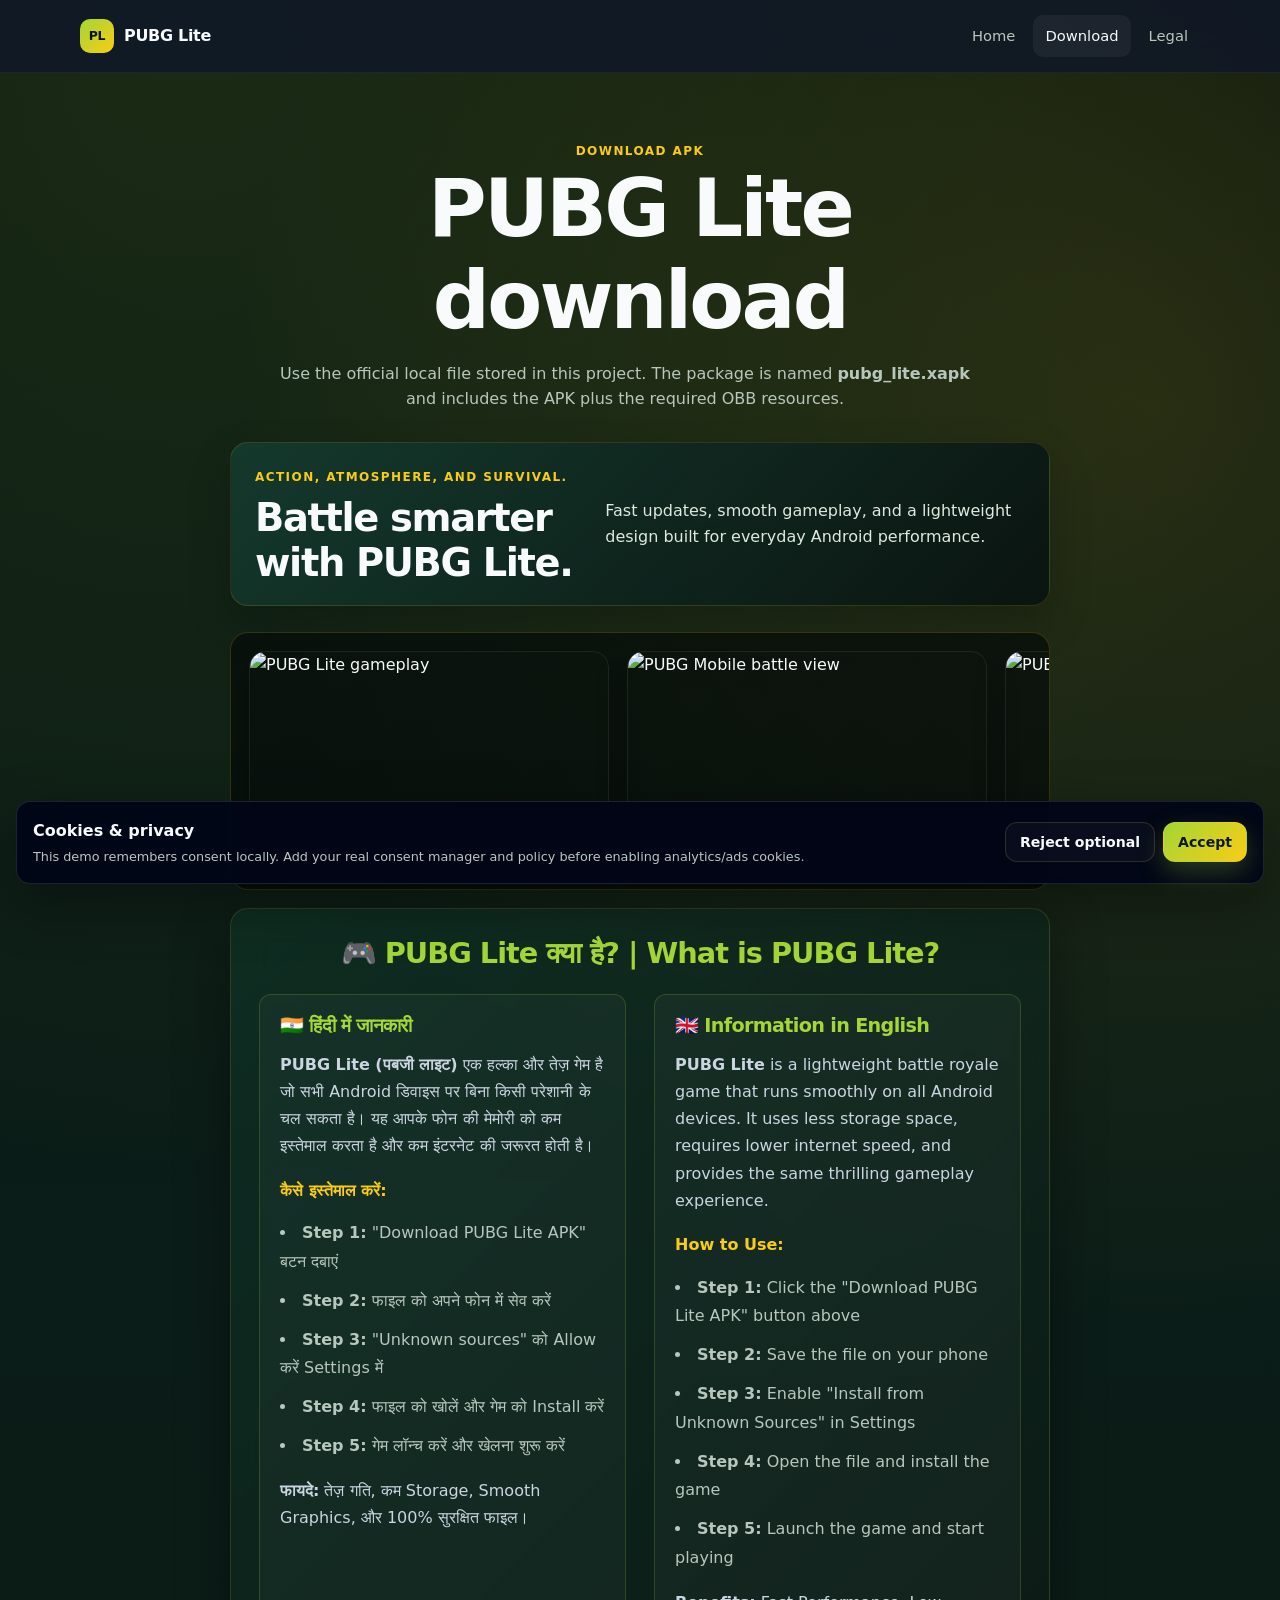
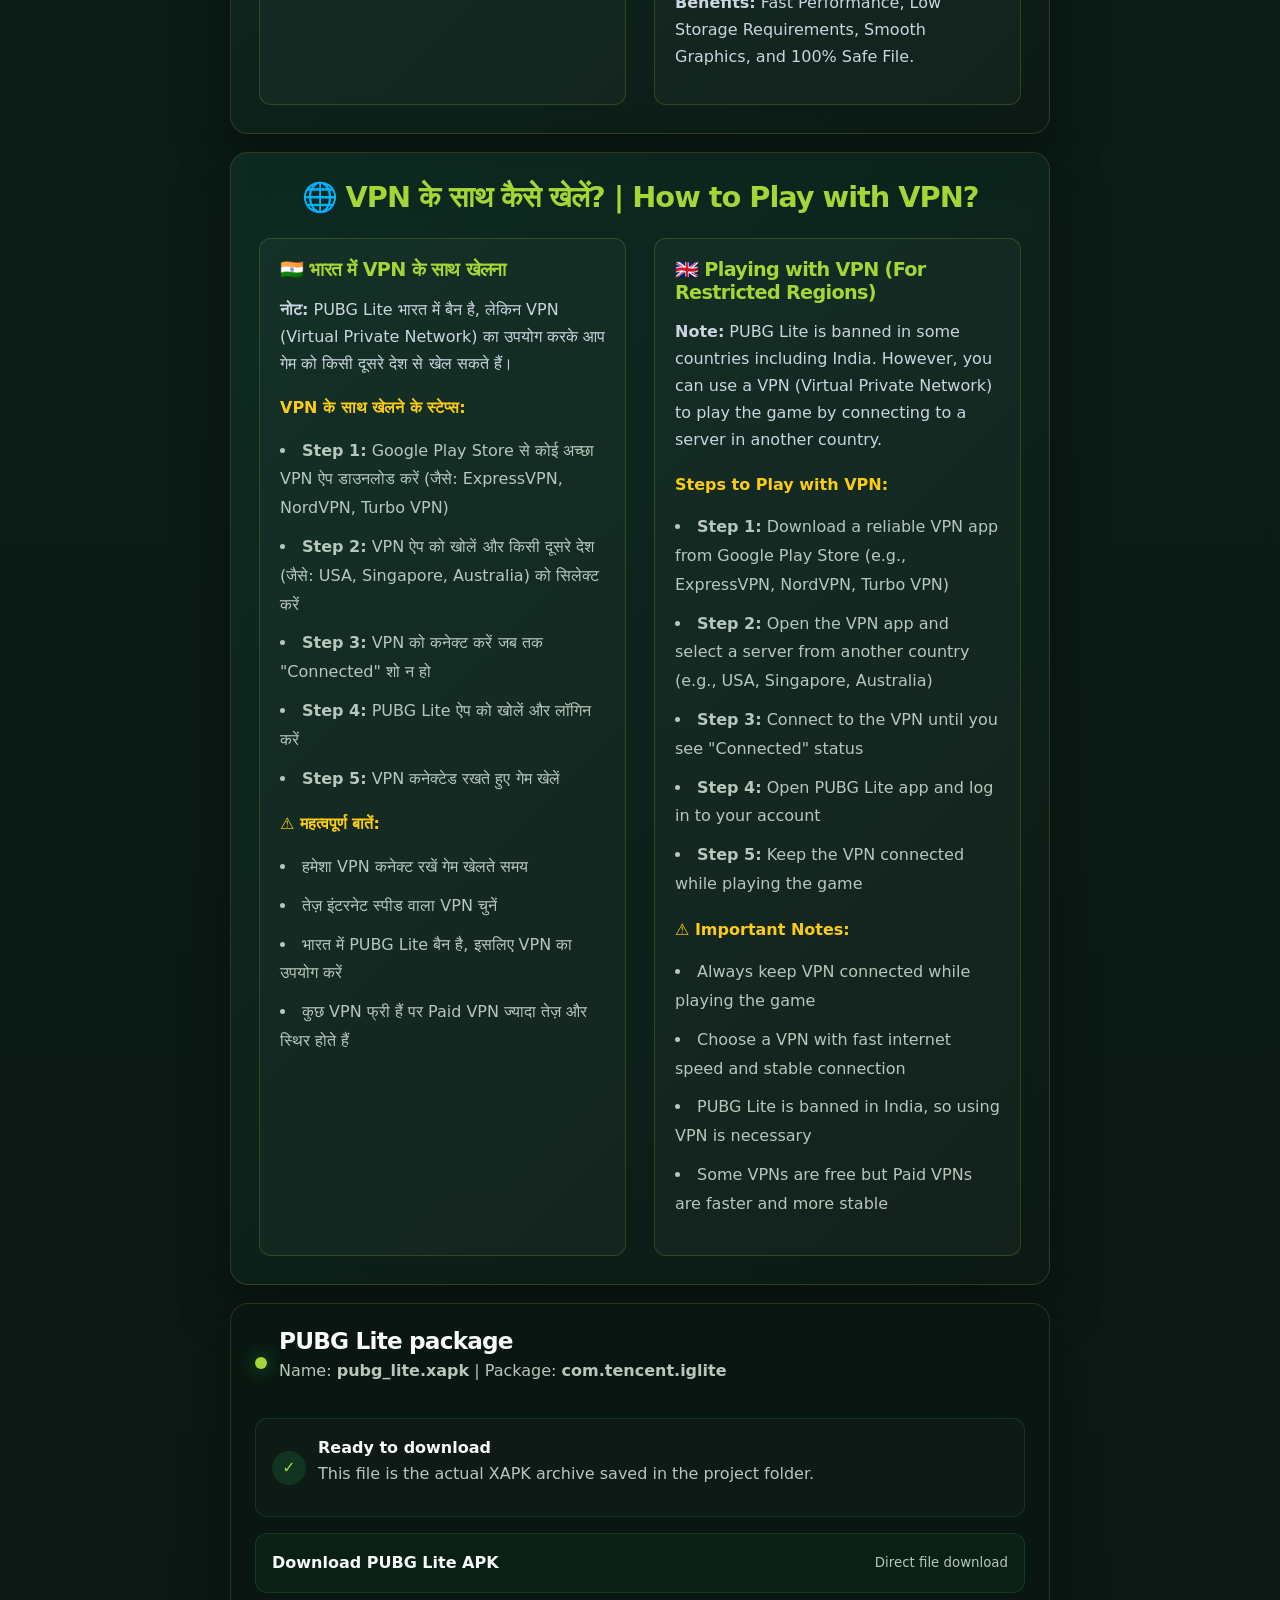
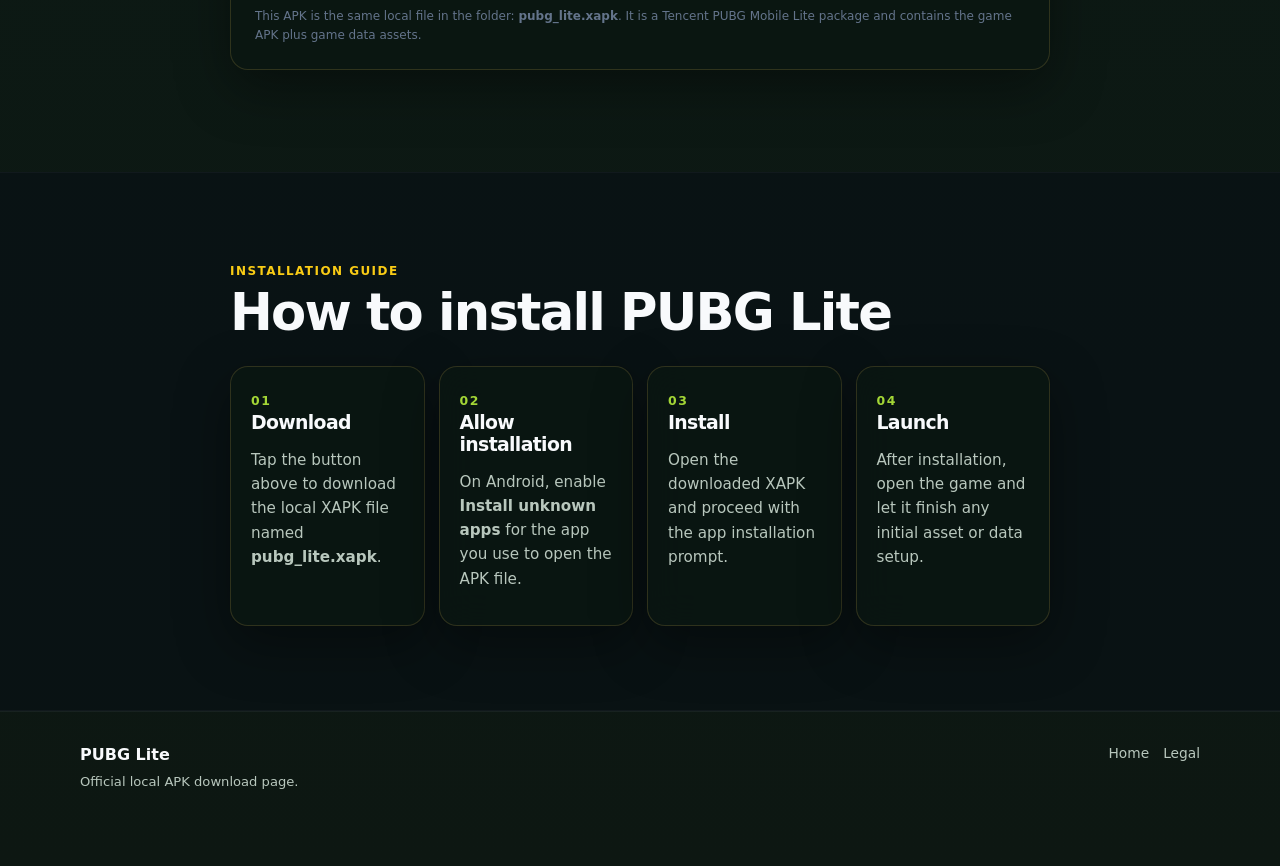
==== download.html @ 8227c560 "Add files via upload" ====
<!DOCTYPE html>
<html lang="en">
<head>
  <meta charset="UTF-8">
  <meta name="viewport" content="width=device-width, initial-scale=1.0">
  <title>Download PUBG Lite APK – Official Local File</title>
  <meta name="description" content="Download the local PUBG Lite APK package stored in this project.">
  <meta name="robots" content="index,follow">
  <meta name="theme-color" content="#0F172A">
  <link rel="canonical" href="https://example.com/download.html">
  <meta property="og:type" content="website">
  <meta property="og:title" content="Download PUBG Lite APK">
  <meta property="og:description" content="A clean, direct download page for the PUBG Lite XAPK package.">
  <meta property="og:url" content="https://example.com/download.html">
  <link rel="stylesheet" href="styles.css">
</head>
<body>
  <header class="site-header">
    <div class="container nav-wrap">
      <a class="brand" href="index.html"><span class="brand-mark">PL</span><span>PUBG Lite</span></a>
      <nav class="nav-links" aria-label="Primary navigation"><a href="index.html">Home</a><a class="active" href="download.html">Download</a><a href="legal.html">Legal</a></nav>
    </div>
  </header>

  <main>
    <section class="section download-hero">
      <div class="container narrow">
        <div class="section-heading center">
          <span class="eyebrow">DOWNLOAD APK</span>
          <h1>PUBG Lite download</h1>
          <p>Use the official local file stored in this project. The package is named <strong>pubg_lite.xapk</strong> and includes the APK plus the required OBB resources.</p>
        </div>

        <section class="gallery-cta panel">
          <div class="gallery-cta-inner">
            <div>
              <span class="eyebrow">Action, atmosphere, and survival.</span>
              <h2>Battle smarter with PUBG Lite.</h2>
            </div>
            <p>Fast updates, smooth gameplay, and a lightweight design built for everyday Android performance.</p>
          </div>
        </section>

        <section class="gallery-section">
          <div class="gallery-anim">
            <div class="gallery-track">
              <img src="https://imgk.timesnownews.com/story/1569209291-PUBG_Lite_IMP.jpg?tr=w-600,h-450,fo-auto" alt="PUBG Lite gameplay" />
              <img src="https://platform.theverge.com/wp-content/uploads/sites/2/chorus/uploads/chorus_asset/file/22410714/pubg_mobile.png?quality=90&strip=all&crop=5.7302231237323%2C0%2C88.539553752535%2C100&w=1080" alt="PUBG Mobile battle view" />
              <img src="https://resize.indiatvnews.com/en/resize/newbucket/1200_-/2019/07/pubg-lite-beta-for-pc-1561980878.jpg" alt="PUBG Lite battle scene" />
              <img src="https://www.thestatesman.com/wp-content/uploads/2019/12/pubg-mobile-lite_ED.jpg" alt="PUBG Lite environment" />
              <img src="https://imgk.timesnownews.com/story/1569209291-PUBG_Lite_IMP.jpg?tr=w-600,h-450,fo-auto" alt="PUBG Lite gameplay" />
              <img src="https://platform.theverge.com/wp-content/uploads/sites/2/chorus/uploads/chorus_asset/file/22410714/pubg_mobile.png?quality=90&strip=all&crop=5.7302231237323%2C0%2C88.539553752535%2C100&w=1080" alt="PUBG Mobile battle view" />
              <img src="https://resize.indiatvnews.com/en/resize/newbucket/1200_-/2019/07/pubg-lite-beta-for-pc-1561980878.jpg" alt="PUBG Lite battle scene" />
              <img src="https://www.thestatesman.com/wp-content/uploads/2019/12/pubg-mobile-lite_ED.jpg" alt="PUBG Lite environment" />
            </div>
          </div>
        </section>

        <section class="info-section panel">
          <div class="info-content">
            <h2>🎮 PUBG Lite क्या है? | What is PUBG Lite?</h2>
            
            <div class="bilingual-info">
              <div class="hindi-section">
                <h3>🇮🇳 हिंदी में जानकारी</h3>
                <p><strong>PUBG Lite (पबजी लाइट)</strong> एक हल्का और तेज़ गेम है जो सभी Android डिवाइस पर बिना किसी परेशानी के चल सकता है। यह आपके फोन की मेमोरी को कम इस्तेमाल करता है और कम इंटरनेट की जरूरत होती है।</p>
                
                <h4>कैसे इस्तेमाल करें:</h4>
                <ul>
                  <li><strong>Step 1:</strong> "Download PUBG Lite APK" बटन दबाएं</li>
                  <li><strong>Step 2:</strong> फाइल को अपने फोन में सेव करें</li>
                  <li><strong>Step 3:</strong> "Unknown sources" को Allow करें Settings में</li>
                  <li><strong>Step 4:</strong> फाइल को खोलें और गेम को Install करें</li>
                  <li><strong>Step 5:</strong> गेम लॉन्च करें और खेलना शुरू करें</li>
                </ul>
                
                <p><strong>फायदे:</strong> तेज़ गति, कम Storage, Smooth Graphics, और 100% सुरक्षित फाइल।</p>
              </div>

              <div class="english-section">
                <h3>🇬🇧 Information in English</h3>
                <p><strong>PUBG Lite</strong> is a lightweight battle royale game that runs smoothly on all Android devices. It uses less storage space, requires lower internet speed, and provides the same thrilling gameplay experience.</p>
                
                <h4>How to Use:</h4>
                <ul>
                  <li><strong>Step 1:</strong> Click the "Download PUBG Lite APK" button above</li>
                  <li><strong>Step 2:</strong> Save the file on your phone</li>
                  <li><strong>Step 3:</strong> Enable "Install from Unknown Sources" in Settings</li>
                  <li><strong>Step 4:</strong> Open the file and install the game</li>
                  <li><strong>Step 5:</strong> Launch the game and start playing</li>
                </ul>
                
                <p><strong>Benefits:</strong> Fast Performance, Low Storage Requirements, Smooth Graphics, and 100% Safe File.</p>
              </div>
            </div>
          </div>
        </section>

        <section class="info-section panel">
          <div class="info-content">
            <h2>🌐 VPN के साथ कैसे खेलें? | How to Play with VPN?</h2>
            
            <div class="bilingual-info">
              <div class="hindi-section">
                <h3>🇮🇳 भारत में VPN के साथ खेलना</h3>
                <p><strong>नोट:</strong> PUBG Lite भारत में बैन है, लेकिन VPN (Virtual Private Network) का उपयोग करके आप गेम को किसी दूसरे देश से खेल सकते हैं।</p>
                
                <h4>VPN के साथ खेलने के स्टेप्स:</h4>
                <ul>
                  <li><strong>Step 1:</strong> Google Play Store से कोई अच्छा VPN ऐप डाउनलोड करें (जैसे: ExpressVPN, NordVPN, Turbo VPN)</li>
                  <li><strong>Step 2:</strong> VPN ऐप को खोलें और किसी दूसरे देश (जैसे: USA, Singapore, Australia) को सिलेक्ट करें</li>
                  <li><strong>Step 3:</strong> VPN को कनेक्ट करें जब तक "Connected" शो न हो</li>
                  <li><strong>Step 4:</strong> PUBG Lite ऐप को खोलें और लॉगिन करें</li>
                  <li><strong>Step 5:</strong> VPN कनेक्टेड रखते हुए गेम खेलें</li>
                </ul>
                
                <h4>⚠️ महत्वपूर्ण बातें:</h4>
                <ul>
                  <li>हमेशा VPN कनेक्ट रखें गेम खेलते समय</li>
                  <li>तेज़ इंटरनेट स्पीड वाला VPN चुनें</li>
                  <li>भारत में PUBG Lite बैन है, इसलिए VPN का उपयोग करें</li>
                  <li>कुछ VPN फ्री हैं पर Paid VPN ज्यादा तेज़ और स्थिर होते हैं</li>
                </ul>
              </div>

              <div class="english-section">
                <h3>🇬🇧 Playing with VPN (For Restricted Regions)</h3>
                <p><strong>Note:</strong> PUBG Lite is banned in some countries including India. However, you can use a VPN (Virtual Private Network) to play the game by connecting to a server in another country.</p>
                
                <h4>Steps to Play with VPN:</h4>
                <ul>
                  <li><strong>Step 1:</strong> Download a reliable VPN app from Google Play Store (e.g., ExpressVPN, NordVPN, Turbo VPN)</li>
                  <li><strong>Step 2:</strong> Open the VPN app and select a server from another country (e.g., USA, Singapore, Australia)</li>
                  <li><strong>Step 3:</strong> Connect to the VPN until you see "Connected" status</li>
                  <li><strong>Step 4:</strong> Open PUBG Lite app and log in to your account</li>
                  <li><strong>Step 5:</strong> Keep the VPN connected while playing the game</li>
                </ul>
                
                <h4>⚠️ Important Notes:</h4>
                <ul>
                  <li>Always keep VPN connected while playing the game</li>
                  <li>Choose a VPN with fast internet speed and stable connection</li>
                  <li>PUBG Lite is banned in India, so using VPN is necessary</li>
                  <li>Some VPNs are free but Paid VPNs are faster and more stable</li>
                </ul>
              </div>
            </div>
          </div>
        </section>

        <section class="download-box panel" id="downloadBox" aria-labelledby="downloadTitle">
          <div class="download-box-head">
            <div class="status-dot"></div>
            <div>
              <h2 id="downloadTitle">PUBG Lite package</h2>
              <p class="muted">Name: <strong>pubg_lite.xapk</strong> | Package: <strong>com.tencent.iglite</strong></p>
            </div>
          </div>

          <div class="download-result" id="downloadResult">
            <div class="result-icon">✓</div>
            <div><strong>Ready to download</strong><p>This file is the actual XAPK archive saved in the project folder.</p></div>
          </div>

          <div class="mirror-grid" id="mirrorGrid">
            <a class="mirror-link" href="pubg_lite.xapk" download><span>Download PUBG Lite APK</span><small>Direct file download</small></a>
          </div>

          <p class="tiny-note">This APK is the same local file in the folder: <strong>pubg_lite.xapk</strong>. It is a Tencent PUBG Mobile Lite package and contains the game APK plus game data assets.</p>
        </section>
      </div>
    </section>

    <section class="section alt-section">
      <div class="container narrow">
        <div class="section-heading left"><span class="eyebrow">INSTALLATION GUIDE</span><h2>How to install PUBG Lite</h2></div>
        <div class="steps-grid">
          <article class="step-card panel"><span>01</span><h3>Download</h3><p>Tap the button above to download the local XAPK file named <strong>pubg_lite.xapk</strong>.</p></article>
          <article class="step-card panel"><span>02</span><h3>Allow installation</h3><p>On Android, enable <strong>Install unknown apps</strong> for the app you use to open the APK file.</p></article>
          <article class="step-card panel"><span>03</span><h3>Install</h3><p>Open the downloaded XAPK and proceed with the app installation prompt.</p></article>
          <article class="step-card panel"><span>04</span><h3>Launch</h3><p>After installation, open the game and let it finish any initial asset or data setup.</p></article>
        </div>
      </div>
    </section>
  </main>

  <footer class="site-footer"><div class="container footer-wrap"><div><strong>PUBG Lite</strong><p>Official local APK download page.</p></div><div class="footer-links"><a href="index.html">Home</a><a href="legal.html">Legal</a></div></div></footer>

  <div class="cookie-banner" id="cookieBanner" role="dialog" aria-live="polite" aria-label="Cookie consent">
    <div><strong>Cookies & privacy</strong><p>This demo remembers consent locally. Add your real consent manager and policy before enabling analytics/ads cookies.</p></div>
    <div class="cookie-actions"><button class="btn btn-secondary btn-small" id="cookieReject">Reject optional</button><button class="btn btn-primary btn-small" id="cookieAccept">Accept</button></div>
  </div>

  <script src="script.js"></script>
</body>
</html>
---- styles.css ----
:root {
  --bg: #08130f;
  --bg-2: #0d1f17;
  --panel: rgba(10, 22, 18, 0.82);
  --panel-strong: rgba(13, 26, 21, 0.96);
  --line: rgba(214, 180, 86, 0.18);
  --text: #f8fafc;
  --muted: #b8c7bd;
  --accent: #a3d636;
  --accent-2: #facc15;
  --forest: #103b2d;
  --forest-2: #1d5b42;
  --danger: #FB7185;
  --radius: 18px;
  --shadow: 0 18px 54px rgba(0,0,0,.38);
}

* { box-sizing: border-box; }
html { scroll-behavior: smooth; }
body {
  margin: 0;
  font-family: Inter, ui-sans-serif, system-ui, -apple-system, BlinkMacSystemFont, "Segoe UI", sans-serif;
  background:
    radial-gradient(circle at 15% 0%, rgba(163,214,54,.12), transparent 28%),
    radial-gradient(circle at 90% 10%, rgba(250,204,21,.12), transparent 24%),
    linear-gradient(180deg, var(--bg) 0%, #0b1d18 30%, #0d1712 100%);
  color: var(--text);
  line-height: 1.6;
}
a { color: inherit; text-decoration: none; }
button, input { font: inherit; }
.container { width: min(1120px, calc(100% - 32px)); margin-inline: auto; }
.narrow { width: min(820px, calc(100% - 32px)); }
.section { padding: 84px 0; }
.compact-section { padding: 28px 0; }
.alt-section { background: rgba(2,6,23,.28); border-block: 1px solid rgba(148,163,184,.05); }
.panel { background: var(--panel); border: 1px solid var(--line); border-radius: var(--radius); box-shadow: var(--shadow); backdrop-filter: blur(18px); }

.site-header {
  position: sticky; top: 0; z-index: 50;
  background: rgba(15,23,42,.78); border-bottom: 1px solid rgba(148,163,184,.09);
  backdrop-filter: blur(14px);
}
.nav-wrap { min-height: 72px; display: flex; align-items: center; justify-content: space-between; gap: 18px; }
.brand { display: inline-flex; align-items: center; gap: 10px; font-weight: 800; letter-spacing: -.02em; }
.brand-mark { width: 34px; height: 34px; display: grid; place-items: center; border-radius: 10px; background: linear-gradient(135deg, var(--accent), var(--accent-2)); color: #07150f; font-size: .78rem; font-weight: 900; }
.nav-links { display: flex; gap: 6px; }
.nav-links a { padding: 9px 12px; border-radius: 10px; color: var(--muted); font-size: .92rem; }
.nav-links a:hover, .nav-links a.active { color: var(--text); background: rgba(255,255,255,.05); }

.hero { padding-top: 72px; }
.hero-grid { display: grid; gap: 36px; align-items: center; grid-template-columns: 1.12fr .88fr; }
.eyebrow { display: inline-flex; color: var(--accent-2); font-weight: 800; letter-spacing: .12em; text-transform: uppercase; font-size: .75rem; }
h1, h2, h3 { line-height: 1.15; margin: 0 0 14px; letter-spacing: -.035em; }
h1 { font-size: clamp(2.6rem, 7vw, 5rem); max-width: 780px; }
h2 { font-size: clamp(2rem, 4vw, 3.2rem); }
h3 { font-size: 1.18rem; }
p { margin: 0 0 14px; color: var(--muted); }
.hero-text { max-width: 640px; font-size: 1.08rem; }
.gradient-text { background: linear-gradient(90deg, #d8ef70, var(--accent-2)); -webkit-background-clip: text; background-clip: text; color: transparent; }
.hero-actions { display: flex; flex-wrap: wrap; gap: 12px; margin: 28px 0; }
.btn { display: inline-flex; align-items: center; justify-content: center; gap: 10px; min-height: 48px; padding: 0 18px; border-radius: 12px; border: 1px solid transparent; font-weight: 800; transition: transform .2s ease, opacity .2s ease, background .2s ease; cursor: pointer; }
.btn:hover { transform: translateY(-1px); }
.btn-primary { background: linear-gradient(135deg, var(--accent), var(--accent-2)); color: #091a12; box-shadow: 0 10px 26px rgba(163,214,54,.25); }
.btn-secondary { background: rgba(255,255,255,.03); border-color: var(--line); color: var(--text); }
.btn-small { min-height: 40px; padding: 0 14px; font-size: .88rem; }
.btn-full { width: 100%; }
.trust-row { display: flex; flex-wrap: wrap; gap: 18px; }
.trust-row > div { display: grid; gap: 1px; }
.trust-row strong { font-size: .95rem; color: var(--text); }
.trust-row span { font-size: .78rem; color: var(--muted); }

.hero-card { padding: 14px; }
.game-cover { position: relative; min-height: 420px; border-radius: 14px; overflow: hidden; padding: 28px; display: flex; flex-direction: column; justify-content: flex-end; background: linear-gradient(145deg, #08130f 0%, #14372d 26%, #0a241c 58%, #0d1f17 100%); border: 1px solid rgba(250,204,21,0.2); }
.cover-grid { position: absolute; inset: 0; background-image: linear-gradient(rgba(255,255,255,.05) 1px, transparent 1px), linear-gradient(90deg, rgba(255,255,255,.05) 1px, transparent 1px); background-size: 24px 24px; mask-image: linear-gradient(to bottom, transparent 0%, black 34%, black 100%); }
.cover-badge { position: absolute; top: 18px; right: 18px; padding: 5px 9px; border-radius: 999px; background: rgba(250,204,21,.12); border: 1px solid rgba(250,204,21,.28); color: var(--accent-2); font-weight: 800; font-size: .72rem; }
.cover-logo { position: relative; width: min(220px, 70%); margin: 0 auto 16px; filter: drop-shadow(0 18px 24px rgba(250,204,21,.18)); }
.cover-logo img { width: 100%; height: auto; display: block; border-radius: 18px; }
.cover-title-wrap { position: relative; display: grid; place-items: center; text-align: center; }
.cover-title { font-size: clamp(2.6rem, 6vw, 4.5rem); font-weight: 1000; letter-spacing: -.08em; line-height: .85; color: #f3f4f6; }
.cover-subtitle { margin-top: 6px; color: var(--accent-2); letter-spacing: .2em; font-size: .72rem; font-weight: 800; }
.cover-footer { position: relative; margin-top: 20px; text-align: center; color: #dfe9df; font-size: .78rem; }
.hero-card-footer { display: grid; grid-template-columns: repeat(3,1fr); gap: 1px; margin-top: 10px; overflow: hidden; border-radius: 12px; background: var(--line); }
.hero-card-footer > div { background: var(--panel-strong); padding: 13px; display: grid; gap: 1px; }
.muted { color: var(--muted); }
.hero-card-footer strong { font-size: .95rem; }

.section-heading { max-width: 730px; margin-bottom: 30px; }
.section-heading.center { margin-inline: auto; text-align: center; }
.section-heading.left { margin-bottom: 24px; }
.section-heading p { max-width: 700px; }
.feature-grid { display: grid; grid-template-columns: repeat(3,1fr); gap: 16px; }
.feature-card { padding: 22px; }
.icon { width: 44px; height: 44px; display: grid; place-items: center; border-radius: 12px; background: rgba(34,197,94,.1); border: 1px solid rgba(34,197,94,.18); margin-bottom: 16px; }
.feature-card p, .step-card p { font-size: .95rem; }
.gallery-section { overflow: hidden; }
.gallery-anim { position: relative; overflow: hidden; border-radius: 18px; border: 1px solid rgba(250,204,21,0.18); background: rgba(6,12,10,0.7); }
.gallery-track {
  display: flex;
  width: max-content;
  gap: 18px;
  padding: 18px;
  will-change: transform;
  animation: marquee 20s linear infinite;
}
.gallery-track img {
  flex: 0 0 auto;
  width: min(360px, 75vw);
  height: 220px;
  object-fit: cover;
  border-radius: 16px;
  border: 1px solid rgba(255,255,255,0.08);
  box-shadow: 0 12px 30px rgba(0,0,0,0.30);
  transition: transform .3s ease, filter .3s ease;
}
.gallery-track img:hover { transform: scale(1.02); filter: brightness(1.08); }
.gallery-cta {
  margin: 18px 0 26px;
  padding: 20px 24px;
  background: linear-gradient(135deg, rgba(20,58,46,0.95), rgba(9,18,17,0.92));
  border: 1px solid rgba(250,204,21,0.14);
  border-radius: 18px;
  box-shadow: 0 18px 44px rgba(0,0,0,0.2);
}
.gallery-cta-inner {
  display: flex;
  align-items: center;
  justify-content: space-between;
  gap: 18px;
}
.gallery-cta-inner h2 {
  margin: 8px 0 0;
  font-size: clamp(1.8rem, 3vw, 2.6rem);
}
.gallery-cta-inner p {
  max-width: 420px;
  margin: 0;
  color: #dfe9df;
}
@keyframes marquee {
  0% { transform: translateX(0); }
  100% { transform: translateX(calc(-50% - 9px)); }
}
.specs-grid { display: grid; grid-template-columns: 1.08fr .92fr; gap: 28px; align-items: start; }
.table-wrap { overflow: hidden; }
table { width: 100%; border-collapse: collapse; }
th, td { text-align: left; padding: 15px 16px; border-bottom: 1px solid rgba(148,163,184,.09); }
th { width: 44%; color: #cbd5e1; }
td { color: var(--muted); }
tr:last-child th, tr:last-child td { border-bottom: 0; }
.info-panel { padding: 24px; }
.check-list { padding-left: 18px; margin: 20px 0 24px; color: var(--muted); }
.check-list li { margin-bottom: 10px; }

.ad-slot { min-height: 90px; display: flex; flex-direction: column; align-items: center; justify-content: center; gap: 4px; border: 1px dashed rgba(148,163,184,.18); border-radius: 14px; color: #64748b; background: rgba(2,6,23,.26); }
.ad-slot span { font-size: .68rem; letter-spacing: .14em; font-weight: 800; }
.ad-slot small { font-size: .74rem; }
.ad-slot-large { min-height: 130px; }

.download-hero { padding-top: 64px; }
.download-box { margin: 18px 0; padding: 24px; }
.download-box-head { display: flex; align-items: center; gap: 12px; margin-bottom: 20px; }
.download-box-head h2 { margin-bottom: 4px; font-size: 1.45rem; }
.status-dot { width: 12px; height: 12px; border-radius: 50%; background: var(--accent); box-shadow: 0 0 18px rgba(34,197,94,.7); }
.progress-track { height: 10px; border-radius: 999px; overflow: hidden; background: rgba(255,255,255,.06); }
.progress-bar { width: 0%; height: 100%; background: linear-gradient(90deg, var(--accent), var(--accent-2)); transition: width 1s linear; }
.bot-check { display: flex; align-items: flex-start; gap: 12px; margin: 24px 0; cursor: pointer; color: #cbd5e1; }
.bot-check input { position: absolute; opacity: 0; pointer-events: none; }
.fake-check { width: 22px; height: 22px; flex: 0 0 22px; border: 1px solid rgba(148,163,184,.35); border-radius: 6px; display: grid; place-items: center; background: rgba(255,255,255,.02); }
.bot-check input:checked + .fake-check { background: var(--accent); border-color: var(--accent); }
.bot-check input:checked + .fake-check::after { content: "✓"; color: #03140a; font-size: 14px; font-weight: 900; }
.download-note, .download-result { padding: 16px; border: 1px solid rgba(148,163,184,.1); border-radius: 12px; background: rgba(255,255,255,.02); }
.download-result { display: flex; align-items: center; gap: 12px; margin-bottom: 16px; border-color: rgba(34,197,94,.18); }
.result-icon { width: 34px; height: 34px; display: grid; place-items: center; border-radius: 50%; background: rgba(34,197,94,.15); color: var(--accent); font-weight: 900; }
.mirror-grid { display: grid; gap: 12px; margin-top: 16px; }
.mirror-link { display: flex; justify-content: space-between; gap: 16px; align-items: center; padding: 16px; border-radius: 12px; border: 1px solid rgba(34,197,94,.18); background: rgba(34,197,94,.06); }
.mirror-link span { font-weight: 800; }
.mirror-link small { color: var(--muted); text-align: right; }
.mirror-link.disabled { opacity: .45; pointer-events: none; filter: grayscale(.2); }
.tiny-note { margin: 14px 0 0; font-size: .75rem; color: #64748b; }
.steps-grid { display: grid; grid-template-columns: repeat(4,1fr); gap: 14px; }
.step-card { padding: 20px; }
.step-card > span { color: var(--accent); font-size: .78rem; font-weight: 900; letter-spacing: .12em; }

.tabs { display: flex; gap: 8px; flex-wrap: wrap; margin-bottom: 14px; }
.tab { appearance: none; border: 1px solid var(--line); background: rgba(255,255,255,.02); color: var(--muted); padding: 10px 13px; border-radius: 10px; cursor: pointer; font-weight: 700; }
.tab.active { color: #04110a; background: var(--accent); border-color: var(--accent); }
.tab-panels { padding: 26px; }
.tab-panel h2 { font-size: 1.7rem; }
.tab-panel h3 { margin-top: 26px; }
.tab-panel p { max-width: 760px; }
.code-card { padding: 16px; border-radius: 12px; background: #020617; overflow: auto; border: 1px solid rgba(148,163,184,.1); }
pre { margin: 0; }
code { font-family: "SFMono-Regular", Consolas, "Liberation Mono", monospace; font-size: .85rem; color: #cbd5e1; }

.cookie-banner { position: fixed; left: 16px; right: 16px; bottom: 16px; z-index: 100; display: flex; align-items: center; justify-content: space-between; gap: 18px; padding: 16px; border-radius: 14px; border: 1px solid rgba(148,163,184,.18); background: rgba(2,6,23,.96); box-shadow: var(--shadow); }
.cookie-banner p { margin: 3px 0 0; font-size: .8rem; }
.cookie-actions { display: flex; gap: 8px; flex: 0 0 auto; }
.site-footer { border-top: 1px solid rgba(148,163,184,.08); padding: 30px 0 60px; }
.footer-wrap { display: flex; align-items: flex-start; justify-content: space-between; gap: 20px; }
.footer-wrap p { font-size: .82rem; margin-top: 3px; }
.footer-links { display: flex; flex-wrap: wrap; gap: 14px; }
.footer-links a { color: var(--muted); font-size: .86rem; }
.footer-links a:hover { color: var(--text); }

/* Info Section Styles */
.info-section { margin: 18px 0; padding: 28px; background: linear-gradient(135deg, rgba(16, 59, 45, 0.5), rgba(13, 26, 21, 0.8)); }
.info-content h2 { font-size: 1.8rem; margin-bottom: 24px; text-align: center; color: var(--accent); }
.bilingual-info { display: grid; grid-template-columns: 1fr 1fr; gap: 28px; }
.hindi-section, .english-section { padding: 20px; border-radius: 12px; background: rgba(255, 255, 255, 0.03); border: 1px solid rgba(163, 214, 54, 0.2); }
.hindi-section h3, .english-section h3 { font-size: 1.2rem; color: var(--accent); margin-bottom: 14px; }
.hindi-section h4, .english-section h4 { font-size: 1rem; margin-top: 18px; margin-bottom: 12px; color: var(--accent-2); }
.hindi-section ul, .english-section ul { list-style-position: inside; padding-left: 0; color: var(--muted); line-height: 1.8; }
.hindi-section li, .english-section li { margin-bottom: 10px; }
.hindi-section p, .english-section p { color: #cbd5e1; line-height: 1.7; }

@media (max-width: 920px) {
  .bilingual-info { grid-template-columns: 1fr; gap: 16px; }
}

@media (max-width: 680px) {
  .hero-grid, .specs-grid { grid-template-columns: 1fr; }
  .feature-grid { grid-template-columns: repeat(2,1fr); }
  .steps-grid { grid-template-columns: repeat(2,1fr); }
}
@media (max-width: 680px) {
  .container, .narrow { width: min(100% - 24px, 1120px); }
  .section { padding: 62px 0; }
  .nav-wrap { min-height: 64px; }
  .nav-links a { padding: 8px 9px; font-size: .82rem; }
  h1 { font-size: 2.65rem; }
  .hero-card { padding: 10px; }
  .game-cover { min-height: 340px; }
  .feature-grid, .steps-grid { grid-template-columns: 1fr; }
  .hero-card-footer { grid-template-columns: 1fr; }
  .trust-row { gap: 12px 20px; }
  .download-box { padding: 18px; }
  .mirror-link { align-items: flex-start; flex-direction: column; }
  .mirror-link small { text-align: left; }
  .cookie-banner { flex-direction: column; align-items: stretch; }
  .cookie-actions { justify-content: flex-end; }
  .footer-wrap { flex-direction: column; }
}
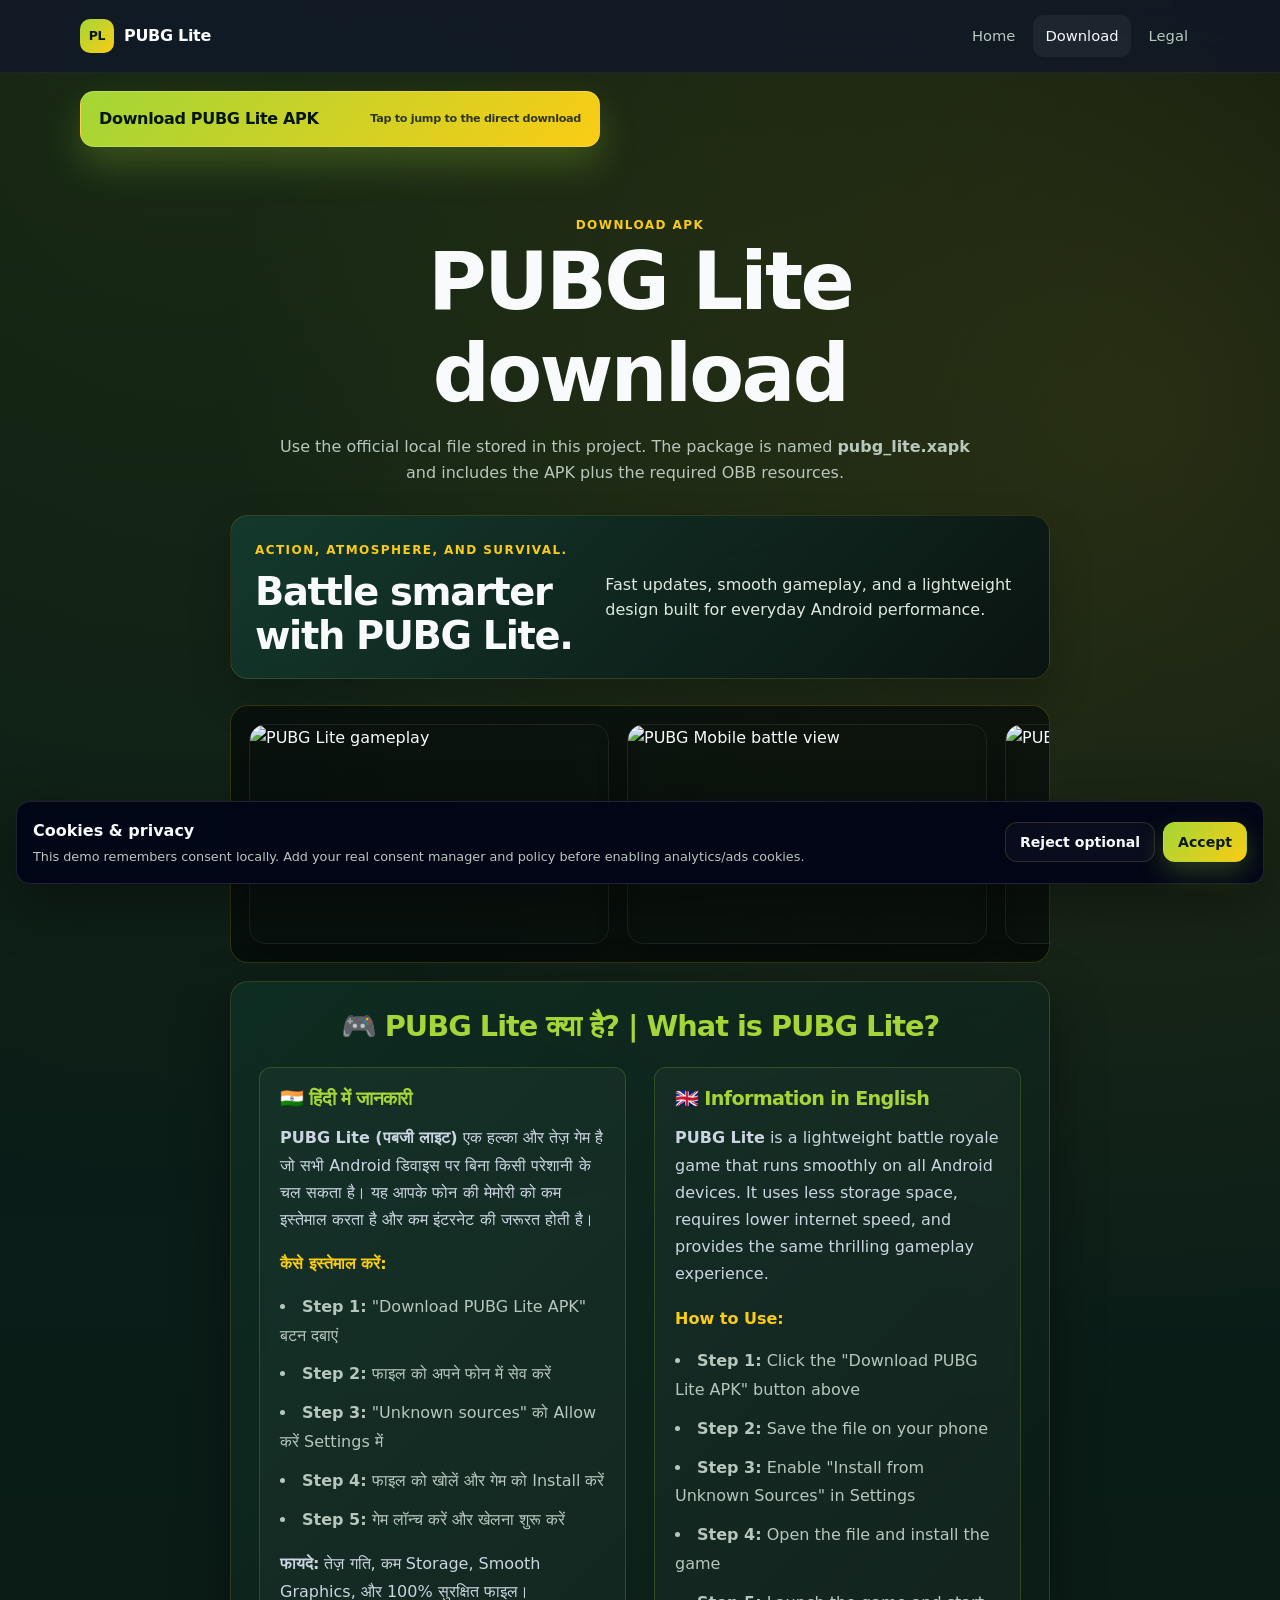
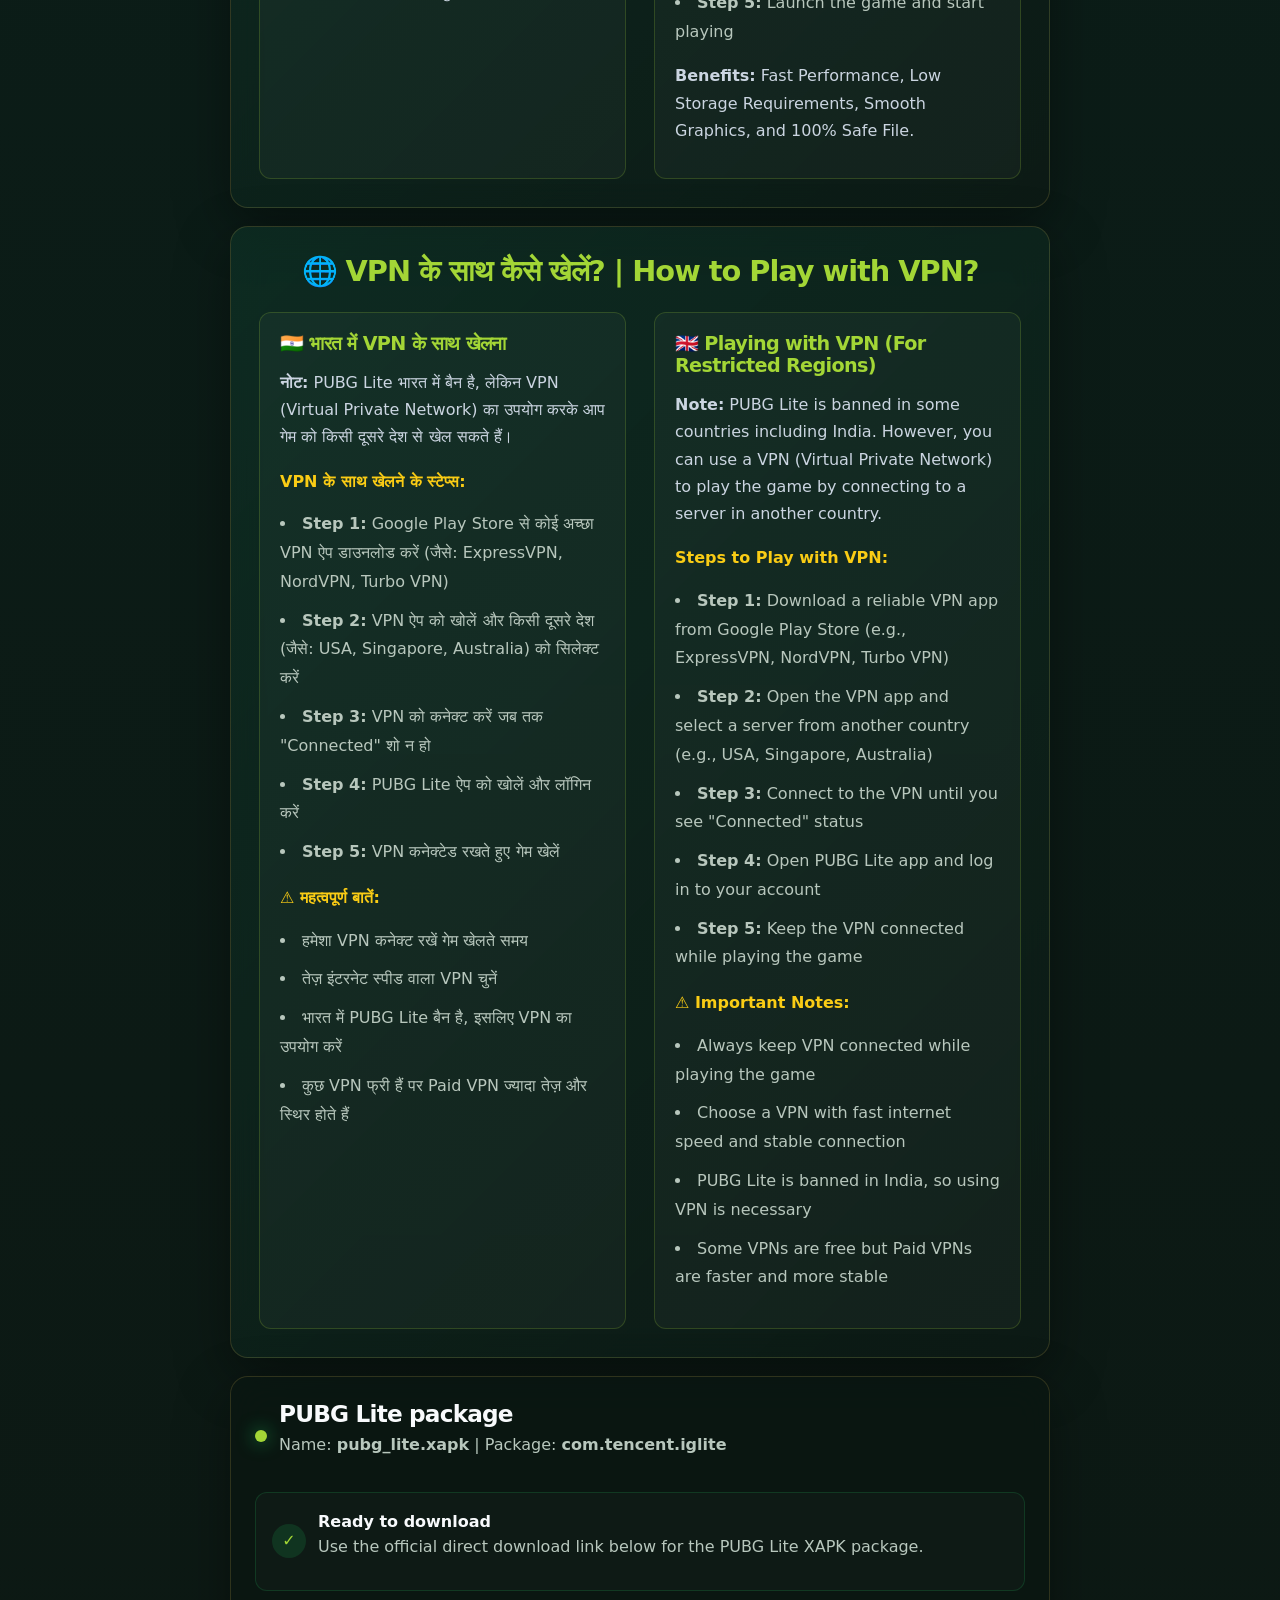
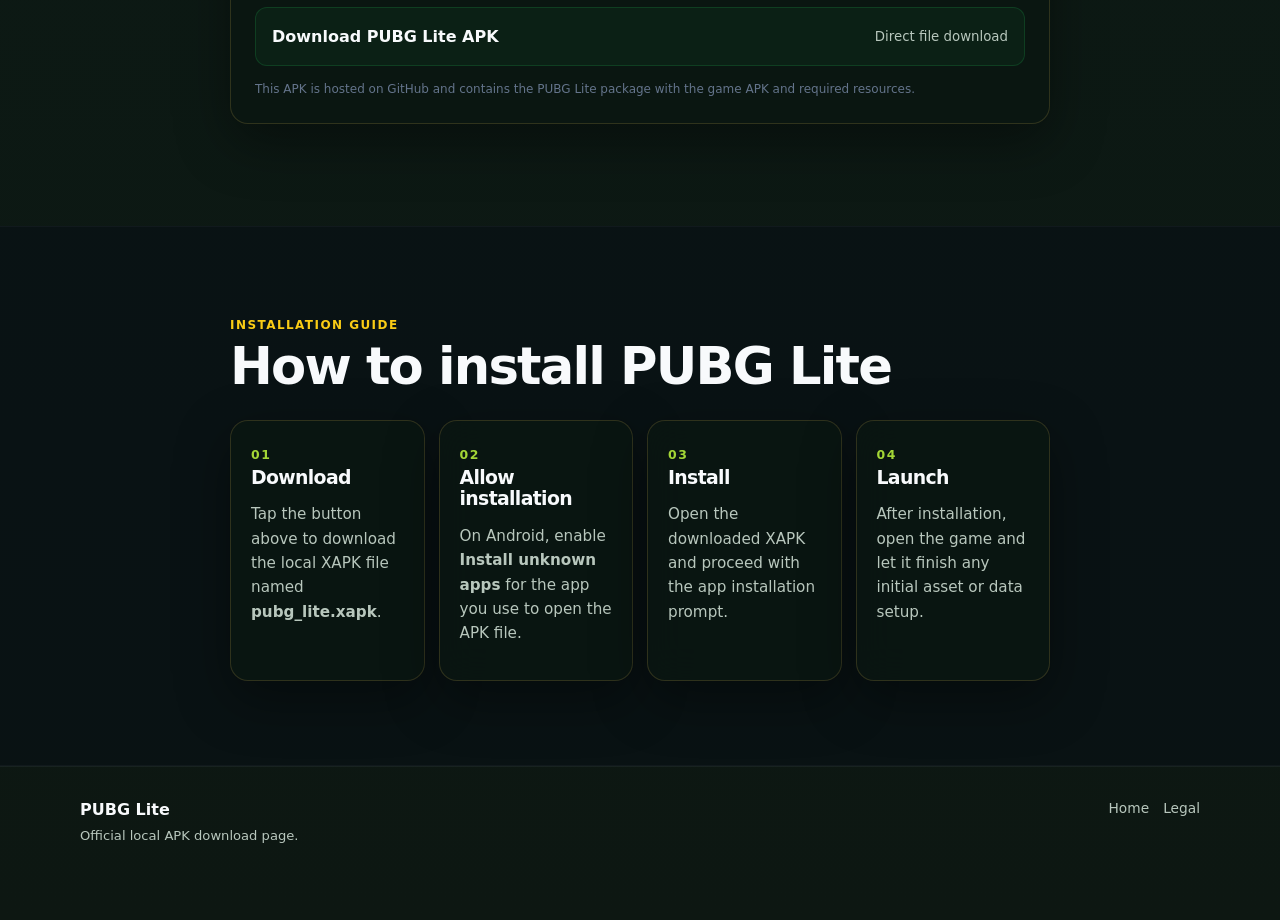
==== commit d50b64dd: "Add files via upload" ====
--- a/download.html
+++ b/download.html
@@ -12,6 +12,7 @@
   <meta property="og:title" content="Download PUBG Lite APK">
   <meta property="og:description" content="A clean, direct download page for the PUBG Lite XAPK package.">
   <meta property="og:url" content="https://example.com/download.html">
+  <link rel="icon" type="image/png" href="https://www.apkmirror.com/wp-content/themes/APKMirror/ap_resize/ap_resize.php?src=https%3A%2F%2Fdownloadr2.apkmirror.com%2Fwp-content%2Fuploads%2F2020%2F03%2F5e7e974bbeb13.png&w=192&h=192&q=100">
   <link rel="stylesheet" href="styles.css">
 </head>
 <body>
@@ -21,6 +22,15 @@
       <nav class="nav-links" aria-label="Primary navigation"><a href="index.html">Home</a><a class="active" href="download.html">Download</a><a href="legal.html">Legal</a></nav>
     </div>
   </header>
+
+  <div class="container">
+    <div class="download-quick-cta">
+      <a class="quick-download-btn" href="#downloadBox">
+        <span>Download PUBG Lite APK</span>
+        <small>Tap to jump to the direct download</small>
+      </a>
+    </div>
+  </div>
 
   <main>
     <section class="section download-hero">
@@ -159,14 +169,14 @@
 
           <div class="download-result" id="downloadResult">
             <div class="result-icon">✓</div>
-            <div><strong>Ready to download</strong><p>This file is the actual XAPK archive saved in the project folder.</p></div>
+            <div><strong>Ready to download</strong><p>Use the official direct download link below for the PUBG Lite XAPK package.</p></div>
           </div>
 
           <div class="mirror-grid" id="mirrorGrid">
-            <a class="mirror-link" href="pubg_lite.xapk" download><span>Download PUBG Lite APK</span><small>Direct file download</small></a>
-          </div>
-
-          <p class="tiny-note">This APK is the same local file in the folder: <strong>pubg_lite.xapk</strong>. It is a Tencent PUBG Mobile Lite package and contains the game APK plus game data assets.</p>
+            <a class="mirror-link" href="https://github.com/dravexo/light/releases/download/v0.27.0/pubg_lite.xapk" target="_blank" rel="noopener noreferrer" download><span>Download PUBG Lite APK</span><small>Direct file download</small></a>
+          </div>
+
+          <p class="tiny-note">This APK is hosted on GitHub and contains the PUBG Lite package with the game APK and required resources.</p>
         </section>
       </div>
     </section>
--- a/styles.css
+++ b/styles.css
@@ -156,6 +156,36 @@
 .ad-slot span { font-size: .68rem; letter-spacing: .14em; font-weight: 800; }
 .ad-slot small { font-size: .74rem; }
 .ad-slot-large { min-height: 130px; }
+
+.download-quick-cta {
+  position: sticky;
+  top: 72px;
+  z-index: 35;
+  padding-top: 18px;
+}
+
+.quick-download-btn {
+  display: inline-flex;
+  align-items: center;
+  justify-content: space-between;
+  gap: 12px;
+  width: min(100%, 520px);
+  padding: 14px 18px;
+  border-radius: 14px;
+  background: linear-gradient(135deg, var(--accent), var(--accent-2));
+  color: #06150e;
+  border: 1px solid rgba(255,255,255,.18);
+  box-shadow: 0 18px 36px rgba(163,214,54,.24);
+  font-weight: 900;
+  letter-spacing: -.02em;
+}
+
+.quick-download-btn small {
+  display: inline-block;
+  color: rgba(6,21,14,.82);
+  font-weight: 800;
+  font-size: .7rem;
+}
 
 .download-hero { padding-top: 64px; }
 .download-box { margin: 18px 0; padding: 24px; }
